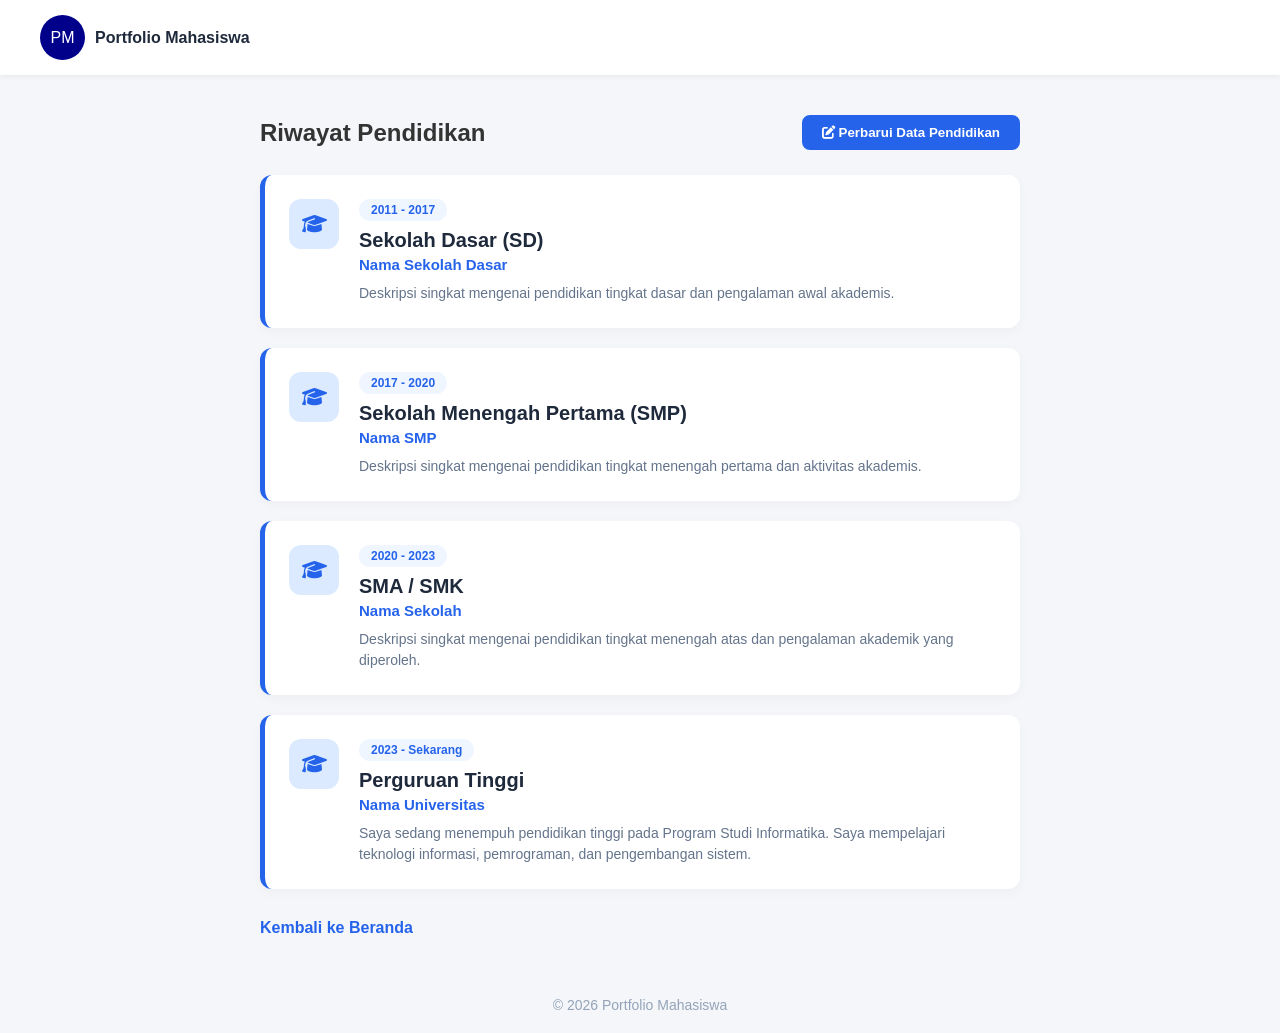
==== profile.html @ 036474ad "Add files via upload" ====
<!DOCTYPE html>
<html lang="id">
<head>
  <meta charset="UTF-8">
  <meta name="viewport" content="width=device-width, initial-scale=1.0">
  <title>Pendidikan - Portfolio Mahasiswa</title>
  <link rel="stylesheet" href="https://cdnjs.cloudflare.com/ajax/libs/font-awesome/6.5.1/css/all.min.css">
  <link rel="stylesheet" href="profile.css">
</head>
<body>

  <!-- NAVBAR ATAS -->
  <header>
    <nav>
      <div class="brand">
        <div class="logo-circle">PM</div>
        <span class="brand-title">Portfolio Mahasiswa</span>
      </div>
    </nav>
  </header>

  <main class="content">
    <div class="header-section">
      <h2>Riwayat Pendidikan</h2>
      <button id="btnEditGlobal" class="btn-primary" onclick="toggleEditMode()">
        <i class="fa-solid fa-pen-to-square"></i> Perbarui Data Pendidikan
      </button>
    </div>

    <div class="education-container" id="eduContainer">

      <!-- KARTU 1: SD -->
      <div class="edu-card">
        <div class="icon-box">
          <i class="fa-solid fa-graduation-cap"></i>
        </div>
        <div class="card-body">
          <span class="badge" id="badgeSd">2011 - 2017</span>
          <h3>Sekolah Dasar (SD)</h3>
          <h4 class="school-name" id="namaSd">Nama Sekolah Dasar</h4>
          <p class="description" id="deskSd">
            Deskripsi singkat mengenai pendidikan tingkat dasar dan pengalaman awal akademis.
          </p>

          <div class="edit-form" id="formSd" style="display: none;">
            <input type="text" id="inputTahunSd" placeholder="Tahun (Contoh: 2011 - 2017)">
            <input type="text" id="inputNamaSd" placeholder="Nama SD">
            <textarea id="inputDeskSd" rows="2" placeholder="Deskripsi Singkat"></textarea>
          </div>
        </div>
      </div>

      <!-- KARTU 2: SMP -->
      <div class="edu-card">
        <div class="icon-box">
          <i class="fa-solid fa-graduation-cap"></i>
        </div>
        <div class="card-body">
          <span class="badge" id="badgeSmp">2017 - 2020</span>
          <h3>Sekolah Menengah Pertama (SMP)</h3>
          <h4 class="school-name" id="namaSmp">Nama SMP</h4>
          <p class="description" id="deskSmp">
            Deskripsi singkat mengenai pendidikan tingkat menengah pertama dan aktivitas akademis.
          </p>

          <div class="edit-form" id="formSmp" style="display: none;">
            <input type="text" id="inputTahunSmp" placeholder="Tahun (Contoh: 2017 - 2020)">
            <input type="text" id="inputNamaSmp" placeholder="Nama SMP">
            <textarea id="inputDeskSmp" rows="2" placeholder="Deskripsi Singkat"></textarea>
          </div>
        </div>
      </div>

      <!-- KARTU 3: SMA / SMK -->
      <div class="edu-card">
        <div class="icon-box">
          <i class="fa-solid fa-graduation-cap"></i>
        </div>
        <div class="card-body">
          <span class="badge" id="badgeSma">2020 - 2023</span>
          <h3>SMA / SMK</h3>
          <h4 class="school-name" id="namaSma">Nama Sekolah</h4>
          <p class="description" id="deskSma">
            Deskripsi singkat mengenai pendidikan tingkat menengah atas dan pengalaman akademik yang diperoleh.
          </p>

          <div class="edit-form" id="formSma" style="display: none;">
            <input type="text" id="inputTahunSma" placeholder="Tahun (Contoh: 2020 - 2023)">
            <input type="text" id="inputNamaSma" placeholder="Nama Sekolah">
            <textarea id="inputDeskSma" rows="2" placeholder="Deskripsi Singkat"></textarea>
          </div>
        </div>
      </div>

      <!-- KARTU 4: Perguruan Tinggi -->
      <div class="edu-card">
        <div class="icon-box">
          <i class="fa-solid fa-graduation-cap"></i>
        </div>
        <div class="card-body">
          <span class="badge" id="badgePt">2023 - Sekarang</span>
          <h3>Perguruan Tinggi</h3>
          <h4 class="school-name" id="namaPt">Nama Universitas</h4>
          <p class="description" id="deskPt">
            Saya sedang menempuh pendidikan tinggi pada Program Studi Informatika. Saya mempelajari teknologi informasi, pemrograman, dan pengembangan sistem.
          </p>

          <div class="edit-form" id="formPt" style="display: none;">
            <input type="text" id="inputTahunPt" placeholder="Tahun (Contoh: 2023 - Sekarang)">
            <input type="text" id="inputNamaPt" placeholder="Nama Universitas">
            <textarea id="inputDeskPt" rows="2" placeholder="Deskripsi Singkat"></textarea>
          </div>
        </div>
      </div>

    </div>

    <!-- TOMBOL TAMBAH PENDIDIKAN BARU -->
    <button id="btnAddExtra" class="btn-add-edu" style="display: none;" onclick="addDynamicEducationCard()">
      <i class="fa-solid fa-plus"></i> Tambah Pendidikan Lainnya
    </button>

    <a href="index.html" class="btn-beranda">Kembali ke Beranda</a>
  </main>

  <footer>
    <p>&copy; 2026 Portfolio Mahasiswa</p>
  </footer>

  <script src="profile.js"></script>
</body>
</html>
---- profile.css ----
* {
  box-sizing: border-box;
  margin: 0;
  padding: 0;
  font-family: 'Segoe UI', Tahoma, Geneva, Verdana, sans-serif;
}

body {
  background-color: #f4f6f9;
  color: #333;
}

header {
  background: #fff;
  padding: 15px 40px;
  box-shadow: 0 2px 5px rgba(0,0,0,0.05);
}

.brand {
  display: flex;
  align-items: center;
  gap: 10px;
}

.logo-circle {
  width: 45px;
  height: 45px;
  background-color: darkblue;
  color: white;
  border-radius: 50%;
  display: flex;
  align-items: center;
  justify-content: center;
}

.brand-title {
  font-weight: 600;
  color: #1e293b;
}

.content {
  max-width: 800px;
  margin: 40px auto;
  padding: 0 20px;
}

.header-section {
  display: flex;
  justify-content: space-between;
  align-items: center;
  margin-bottom: 25px;
}

.btn-primary {
  background-color: #2563eb;
  color: white;
  border: none;
  padding: 10px 20px;
  border-radius: 8px;
  font-weight: 600;
  cursor: pointer;
  transition: 0.2s;
}

.btn-primary:hover {
  background-color: #1d4ed8;
}

.btn-success {
  background-color: #16a34a !important;
}

.education-container {
  display: flex;
  flex-direction: column;
  gap: 20px;
}

.edu-card {
  background: #ffffff;
  border-radius: 12px;
  padding: 24px;
  display: flex;
  gap: 20px;
  border-left: 5px solid #2563eb;
  box-shadow: 0 4px 12px rgba(0, 0, 0, 0.03);
}

.icon-box {
  background: #dbeafe;
  color: #2563eb;
  width: 50px;
  height: 50px;
  border-radius: 12px;
  display: flex;
  align-items: center;
  justify-content: center;
  font-size: 20px;
  flex-shrink: 0;
}

.card-body {
  flex-grow: 1;
}

.badge {
  background: #eff6ff;
  color: #2563eb;
  font-size: 12px;
  padding: 4px 12px;
  border-radius: 20px;
  font-weight: 600;
  display: inline-block;
  margin-bottom: 8px;
}

.card-body h3 {
  font-size: 20px;
  color: #1e293b;
  margin-bottom: 4px;
}

.school-name {
  color: #2563eb;
  font-size: 15px;
  font-weight: 600;
  margin-bottom: 10px;
}

.description {
  color: #64748b;
  font-size: 14px;
  line-height: 1.5;
}

.edit-form {
  margin-top: 10px;
  display: flex;
  flex-direction: column;
  gap: 8px;
}

.edit-form input, .edit-form textarea {
  width: 100%;
  padding: 8px 12px;
  border: 1px solid #cbd5e1;
  border-radius: 6px;
  font-size: 14px;
}

.btn-beranda {
  display: inline-block;
  margin-top: 30px;
  color: #2563eb;
  text-decoration: none;
  font-weight: 600;
}

footer {
  text-align: center;
  padding: 20px;
  color: #94a3b8;
  font-size: 14px;
}

/* Tombol Tambah Pendidikan */
.btn-add-edu {
  width: 100%;
  padding: 12px;
  background-color: #f1f5f9;
  border: 2px dashed #cbd5e1;
  border-radius: 12px;
  color: #2563eb;
  font-weight: 600;
  cursor: pointer;
  margin-top: 15px;
  transition: 0.2s;
  display: flex;
  align-items: center;
  justify-content: center;
  gap: 8px;
}

.btn-add-edu:hover {
  background-color: #e2e8f0;
  border-color: #2563eb;
}

/* Tombol Hapus Kartu */
.btn-delete-card {
  background: #fee2e2;
  color: #ef4444;
  border: none;
  padding: 6px 12px;
  border-radius: 6px;
  cursor: pointer;
  font-size: 12px;
  font-weight: 600;
  margin-top: 8px;
  align-self: flex-start;
}

.btn-delete-card:hover {
  background: #fca5a5;
}
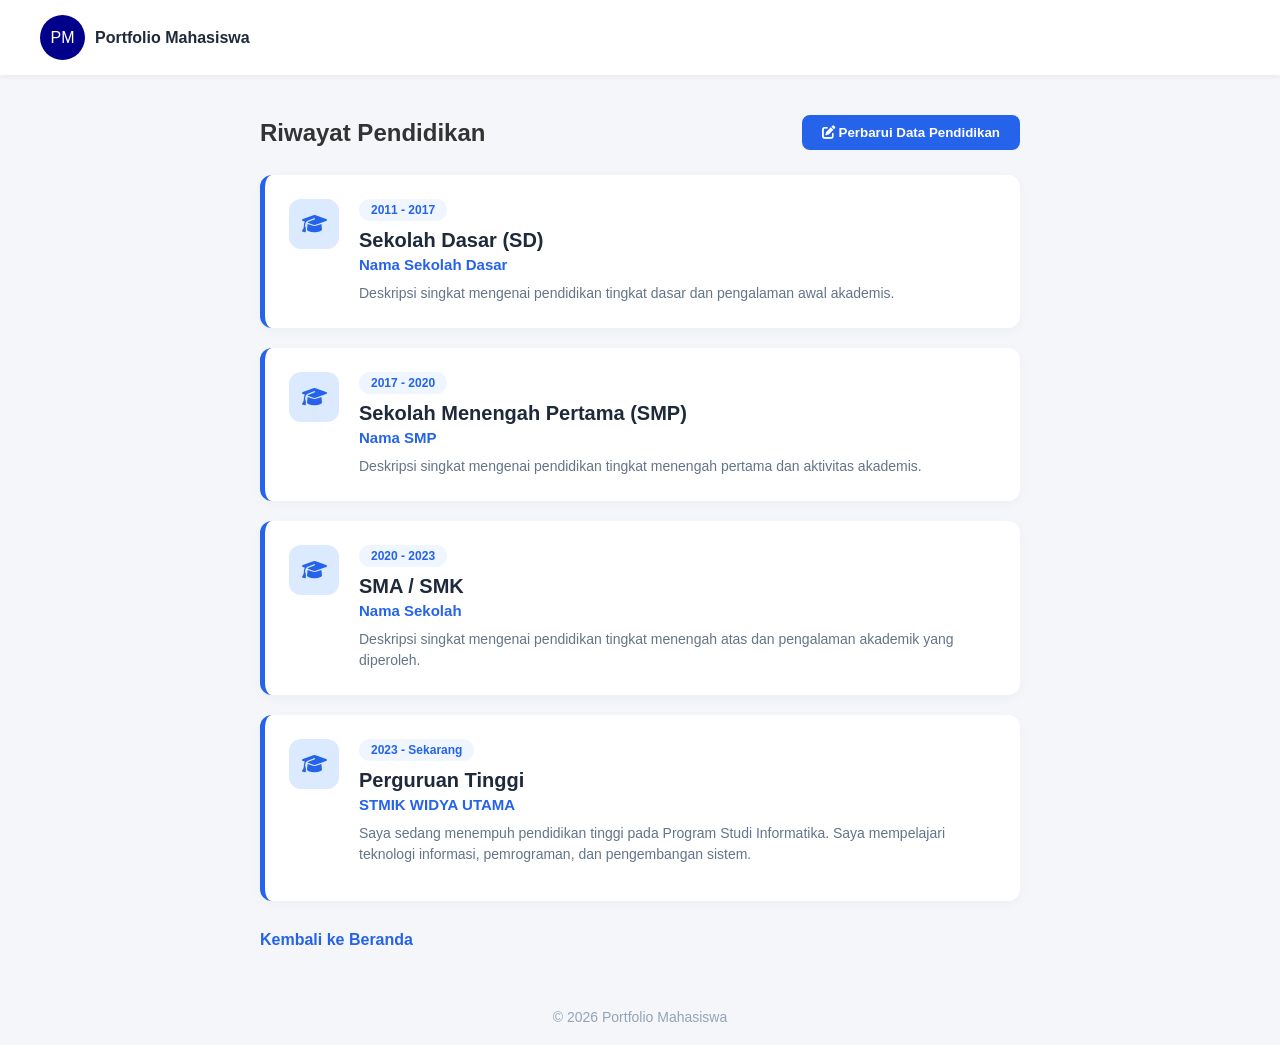
==== commit 4ee45cad: "Add files via upload" ====
--- a/profile.html
+++ b/profile.html
@@ -93,25 +93,42 @@
       </div>
 
       <!-- KARTU 4: Perguruan Tinggi -->
-      <div class="edu-card">
-        <div class="icon-box">
-          <i class="fa-solid fa-graduation-cap"></i>
+<div class="edu-card">
+  <div class="icon-box">
+    <i class="fa-solid fa-graduation-cap"></i>
+  </div>
+  <div class="card-body">
+    <span class="badge" id="badgePt">2023 - Sekarang</span>
+    <h3>Perguruan Tinggi</h3>
+    <h4 class="school-name" id="namaPt">STMIK WIDYA UTAMA</h4>
+    <p class="description" id="deskPt">
+      Saya sedang menempuh pendidikan tinggi pada Program Studi Informatika. Saya mempelajari teknologi informasi, pemrograman, dan pengembangan sistem.
+    </p>
+
+    <!-- TAMPILAN IPK DAN DAFTAR SEMESTER -->
+    <div id="displaySemesterPt" style="margin-top: 12px; font-size: 14px; color: #1e293b;">
+      <p id="displayIpk" style="font-weight: 700; color: #16a34a; margin-bottom: 6px;"></p>
+      <ul id="listSemesterView" style="padding-left: 20px; color: #475569;"></ul>
+    </div>
+
+    <!-- FORM EDIT KARTU PT -->
+    <div class="edit-form" id="formPt" style="display: none;">
+      <input type="text" id="inputTahunPt" placeholder="Tahun (Contoh: 2023 - Sekarang)">
+      <input type="text" id="inputNamaPt" placeholder="Nama Universitas">
+      <textarea id="inputDeskPt" rows="2" placeholder="Deskripsi Singkat"></textarea>
+
+      <!-- INPUT DINAMIS SEMESTER & IPS -->
+      <div style="margin-top: 10px; border-top: 1px dashed #cbd5e1; padding-top: 10px;">
+        <label style="font-size: 13px; font-weight: 600; color: #475569;">Nilai Semester & SKS:</label>
+        <div id="containerSemesterPt" style="display: flex; flex-direction: column; gap: 8px; margin-top: 8px;">
         </div>
-        <div class="card-body">
-          <span class="badge" id="badgePt">2023 - Sekarang</span>
-          <h3>Perguruan Tinggi</h3>
-          <h4 class="school-name" id="namaPt">Nama Universitas</h4>
-          <p class="description" id="deskPt">
-            Saya sedang menempuh pendidikan tinggi pada Program Studi Informatika. Saya mempelajari teknologi informasi, pemrograman, dan pengembangan sistem.
-          </p>
-
-          <div class="edit-form" id="formPt" style="display: none;">
-            <input type="text" id="inputTahunPt" placeholder="Tahun (Contoh: 2023 - Sekarang)">
-            <input type="text" id="inputNamaPt" placeholder="Nama Universitas">
-            <textarea id="inputDeskPt" rows="2" placeholder="Deskripsi Singkat"></textarea>
-          </div>
+        <button type="button" class="btn-primary" style="background-color: #64748b; padding: 6px 12px; font-size: 12px; margin-top: 8px;" onclick="tambahRowSemester()">
+          + Tambah Semester
+        </button>
+        </div>
         </div>
       </div>
+    </div>
 
     </div>
 
